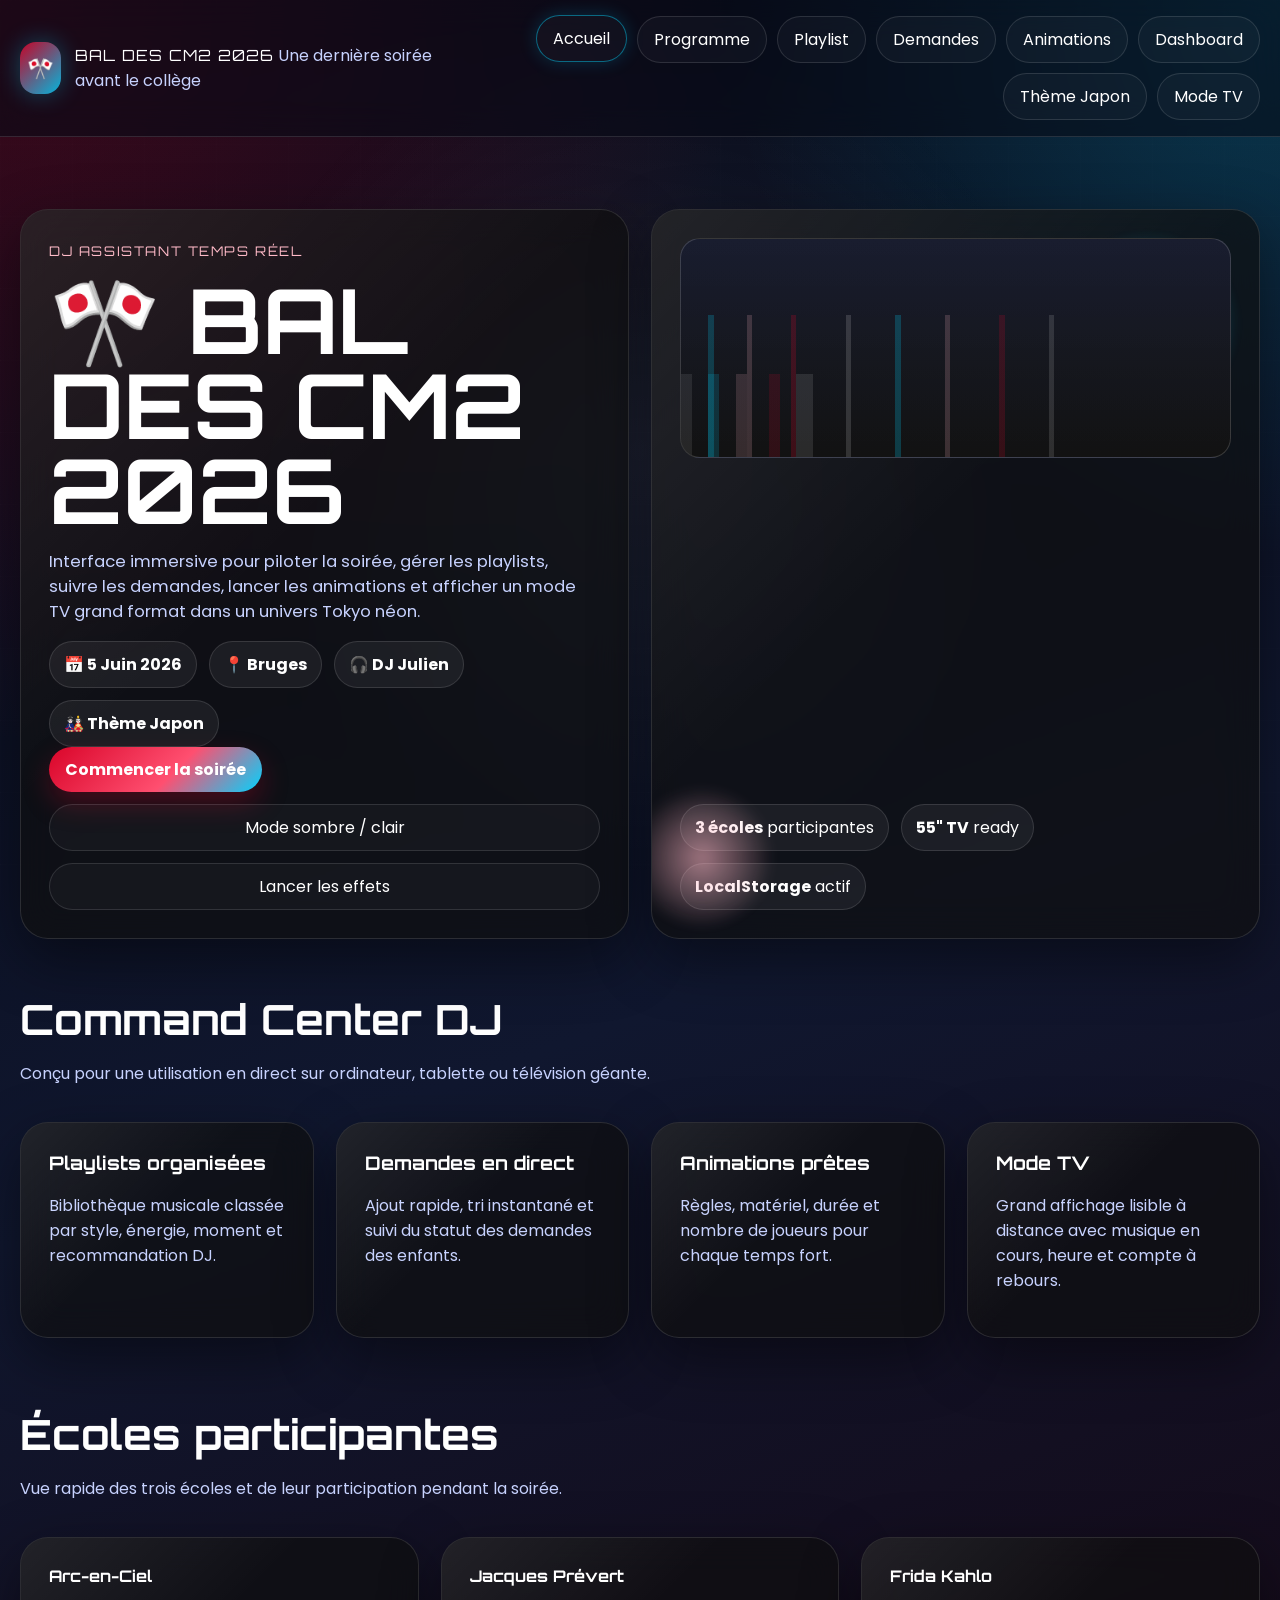
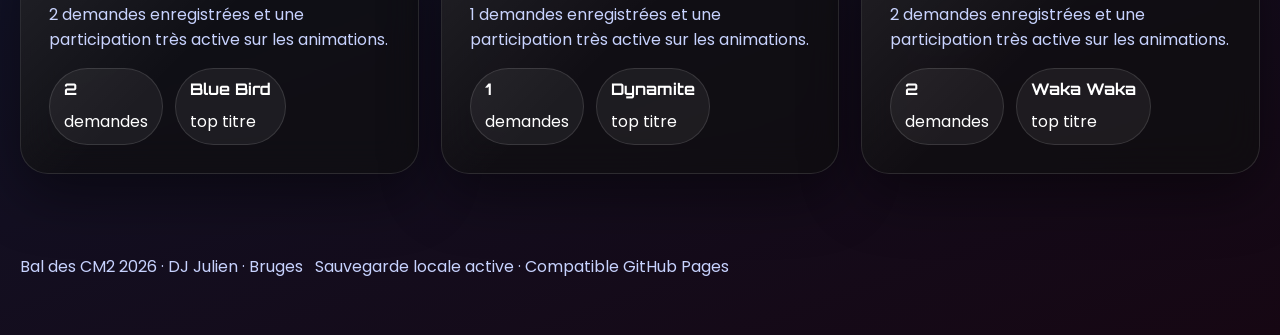
==== index.html @ b7500384 "feat: create bal des cm2 event website" ====
<!DOCTYPE html>
<html lang="fr">
  <head>
    <meta charset="UTF-8" />
    <meta name="viewport" content="width=device-width, initial-scale=1.0" />
    <title>Bal des CM2 2026</title>
    <meta
      name="description"
      content="Site assistant DJ immersif pour le Bal des CM2 2026 à Bruges, thème Japon, manga, anime et K-pop."
    />
    <link rel="preconnect" href="https://fonts.googleapis.com" />
    <link rel="preconnect" href="https://fonts.gstatic.com" crossorigin />
    <link href="https://fonts.googleapis.com/css2?family=Orbitron:wght@500;700;800&family=Poppins:wght@400;500;600;700&display=swap" rel="stylesheet" />
    <link rel="stylesheet" href="styles.css" />
    <script defer src="app.js"></script>
  </head>
  <body data-page="index" data-theme="dark">
    <div class="sakura-layer" data-sakura></div>
    <div class="confetti" data-confetti></div>
    <div class="fireworks" data-fireworks></div>

    <header class="topbar">
      <div class="site-shell topbar-inner">
        <a class="brand" href="index.html">
          <span class="brand-mark">🎌</span>
          <span>
            <span class="brand-title">Bal des CM2 2026</span>
            <span class="brand-subtitle">Une dernière soirée avant le collège</span>
          </span>
        </a>
        <nav class="nav-links" data-nav></nav>
      </div>
    </header>

    <main class="site-shell">
      <section class="hero">
        <div class="hero-grid">
          <div class="glass hero-copy">
            <span class="eyebrow">DJ assistant temps réel</span>
            <h1>🎌 BAL DES CM2 2026</h1>
            <p>
              Interface immersive pour piloter la soirée, gérer les playlists, suivre les demandes,
              lancer les animations et afficher un mode TV grand format dans un univers Tokyo néon.
            </p>
            <div class="hero-meta">
              <span class="chip"><strong>📅 5 Juin 2026</strong></span>
              <span class="chip"><strong>📍 Bruges</strong></span>
              <span class="chip"><strong>🎧 DJ Julien</strong></span>
              <span class="chip"><strong>🎎 Thème Japon</strong></span>
            </div>
            <div class="toolbar">
              <a class="primary-button" href="dashboard.html">Commencer la soirée</a>
              <button class="ghost-button" type="button" data-toggle-theme>Mode sombre / clair</button>
              <button class="ghost-button" type="button" data-celebrate>Lancer les effets</button>
            </div>
          </div>

          <div class="glass hero-visual">
            <span class="hero-orb orb-a"></span>
            <span class="hero-orb orb-b"></span>
            <div class="hero-stage">
              <div class="cityline"></div>
              <div class="quick-stats">
                <span class="mini-stat"><strong>3 écoles</strong> participantes</span>
                <span class="mini-stat"><strong>55" TV</strong> ready</span>
                <span class="mini-stat"><strong>LocalStorage</strong> actif</span>
              </div>
            </div>
          </div>
        </div>
      </section>

      <section class="section">
        <div class="section-header">
          <div>
            <h2>Command Center DJ</h2>
            <p>Conçu pour une utilisation en direct sur ordinateur, tablette ou télévision géante.</p>
          </div>
        </div>
        <div class="grid-4">
          <article class="card">
            <h3>Playlists organisées</h3>
            <p>Bibliothèque musicale classée par style, énergie, moment et recommandation DJ.</p>
          </article>
          <article class="card">
            <h3>Demandes en direct</h3>
            <p>Ajout rapide, tri instantané et suivi du statut des demandes des enfants.</p>
          </article>
          <article class="card">
            <h3>Animations prêtes</h3>
            <p>Règles, matériel, durée et nombre de joueurs pour chaque temps fort.</p>
          </article>
          <article class="card">
            <h3>Mode TV</h3>
            <p>Grand affichage lisible à distance avec musique en cours, heure et compte à rebours.</p>
          </article>
        </div>
      </section>

      <section class="section">
        <div class="section-header">
          <div>
            <h2>Écoles participantes</h2>
            <p>Vue rapide des trois écoles et de leur participation pendant la soirée.</p>
          </div>
        </div>
        <div class="grid-3" data-index-schools></div>
      </section>
    </main>

    <footer data-footer></footer>
  </body>
</html>
---- styles.css ----
:root {
  --bg: #0b1020;
  --bg-elevated: rgba(17, 24, 39, 0.72);
  --bg-card: rgba(15, 15, 15, 0.68);
  --text: #ffffff;
  --muted: #c7d2fe;
  --line: rgba(255, 255, 255, 0.12);
  --red: #d90429;
  --pink: #ffb7c5;
  --cyan: #00d4ff;
  --yellow: #ffd166;
  --green: #4ade80;
  --shadow: 0 20px 60px rgba(0, 0, 0, 0.45);
  --radius-xl: 28px;
  --radius-lg: 20px;
  --radius-md: 14px;
  --max-width: 1240px;
}

body[data-theme='light'] {
  --bg: #f8fafc;
  --bg-elevated: rgba(255, 255, 255, 0.78);
  --bg-card: rgba(255, 255, 255, 0.88);
  --text: #0f172a;
  --muted: #475569;
  --line: rgba(15, 23, 42, 0.12);
  --shadow: 0 20px 60px rgba(15, 23, 42, 0.12);
}

* {
  box-sizing: border-box;
}

html {
  scroll-behavior: smooth;
}

body {
  margin: 0;
  min-height: 100vh;
  font-family: 'Poppins', sans-serif;
  color: var(--text);
  background:
    radial-gradient(circle at top left, rgba(217, 4, 41, 0.26), transparent 32%),
    radial-gradient(circle at top right, rgba(0, 212, 255, 0.22), transparent 24%),
    linear-gradient(160deg, #060814 0%, #10172f 52%, #160713 100%);
  overflow-x: hidden;
}

body[data-theme='light'] {
  background:
    radial-gradient(circle at top left, rgba(217, 4, 41, 0.12), transparent 32%),
    radial-gradient(circle at top right, rgba(0, 212, 255, 0.12), transparent 24%),
    linear-gradient(160deg, #fff8fb 0%, #edf6ff 52%, #fff4f6 100%);
}

body::before,
body::after {
  content: '';
  position: fixed;
  inset: 0;
  pointer-events: none;
  z-index: -2;
}

body::before {
  background-image:
    linear-gradient(rgba(255, 255, 255, 0.04) 1px, transparent 1px),
    linear-gradient(90deg, rgba(255, 255, 255, 0.04) 1px, transparent 1px);
  background-size: 72px 72px;
  opacity: 0.25;
}

body::after {
  background:
    radial-gradient(circle at center, rgba(255, 255, 255, 0.08), transparent 55%);
  animation: pulseGlow 8s ease-in-out infinite;
}

a {
  color: inherit;
  text-decoration: none;
}

img {
  max-width: 100%;
}

.site-shell {
  width: min(100% - 32px, var(--max-width));
  margin: 0 auto;
}

.topbar {
  position: sticky;
  top: 0;
  z-index: 30;
  backdrop-filter: blur(18px);
  background: rgba(8, 12, 24, 0.58);
  border-bottom: 1px solid var(--line);
}

body[data-theme='light'] .topbar {
  background: rgba(255, 255, 255, 0.7);
}

.topbar-inner {
  display: flex;
  align-items: center;
  justify-content: space-between;
  gap: 20px;
  padding: 16px 0;
}

.brand {
  display: flex;
  align-items: center;
  gap: 14px;
}

.brand-mark {
  width: 52px;
  height: 52px;
  border-radius: 16px;
  display: grid;
  place-items: center;
  background: linear-gradient(135deg, rgba(217, 4, 41, 0.9), rgba(0, 212, 255, 0.85));
  box-shadow: 0 0 24px rgba(0, 212, 255, 0.3);
  font-size: 1.35rem;
}

.brand-title,
h1,
h2,
h3,
.eyebrow,
.stat-value,
.countdown {
  font-family: 'Orbitron', sans-serif;
}

.brand-title {
  font-size: 0.96rem;
  letter-spacing: 0.08em;
  text-transform: uppercase;
}

.brand-subtitle,
.muted {
  color: var(--muted);
}

.nav-links {
  display: flex;
  flex-wrap: wrap;
  justify-content: flex-end;
  gap: 10px;
}

.nav-links a,
.ghost-button,
.primary-button,
.action-button,
button,
select,
input {
  border-radius: 999px;
  border: 1px solid var(--line);
}

.nav-links a,
.ghost-button,
.primary-button,
.action-button,
button {
  padding: 10px 16px;
  background: rgba(255, 255, 255, 0.03);
  transition: 0.25s ease;
}

.nav-links a.active,
.nav-links a:hover,
.ghost-button:hover,
.action-button:hover,
button:hover {
  border-color: rgba(0, 212, 255, 0.45);
  box-shadow: 0 0 18px rgba(0, 212, 255, 0.18);
  transform: translateY(-1px);
}

.primary-button {
  background: linear-gradient(135deg, var(--red), #ff4f70 58%, var(--cyan));
  border: none;
  box-shadow: 0 12px 28px rgba(217, 4, 41, 0.28);
  color: #fff;
  font-weight: 700;
}

.hero {
  position: relative;
  padding: 72px 0 36px;
}

.hero-grid,
.grid-2,
.grid-3,
.grid-4,
.dashboard-grid,
.card-grid,
.timeline,
.requests-layout,
.playlist-layout,
.theme-grid,
.tv-panels {
  display: grid;
  gap: 22px;
}

.hero-grid,
.grid-2,
.playlist-layout,
.requests-layout,
.theme-grid,
.tv-panels {
  grid-template-columns: repeat(2, minmax(0, 1fr));
}

.grid-3,
.card-grid {
  grid-template-columns: repeat(3, minmax(0, 1fr));
}

.grid-4,
.dashboard-grid {
  grid-template-columns: repeat(4, minmax(0, 1fr));
}

.glass,
.card,
.panel,
.timeline-item,
.table-wrap,
.metric,
.tv-panel {
  position: relative;
  overflow: hidden;
  background: var(--bg-card);
  border: 1px solid var(--line);
  border-radius: var(--radius-xl);
  box-shadow: var(--shadow);
  backdrop-filter: blur(18px);
}

.glass::before,
.card::before,
.panel::before,
.timeline-item::before,
.metric::before,
.tv-panel::before {
  content: '';
  position: absolute;
  inset: 0;
  background: linear-gradient(135deg, rgba(255, 255, 255, 0.08), transparent 45%);
  pointer-events: none;
}

.hero-copy,
.hero-visual,
.card,
.panel,
.timeline-item,
.metric,
.tv-panel,
.table-wrap {
  padding: 28px;
}

.eyebrow {
  display: inline-flex;
  gap: 10px;
  align-items: center;
  margin-bottom: 18px;
  letter-spacing: 0.12em;
  text-transform: uppercase;
  color: var(--pink);
  font-size: 0.83rem;
}

.hero h1 {
  font-size: clamp(2.8rem, 7vw, 5.8rem);
  line-height: 0.95;
  margin: 0 0 14px;
}

.hero p {
  max-width: 60ch;
  color: var(--muted);
  font-size: 1.04rem;
}

.hero-meta,
.quick-stats,
.tag-list,
.school-tags,
.toolbar,
.filters,
.status-row,
.tv-chip-row {
  display: flex;
  flex-wrap: wrap;
  gap: 12px;
}

.chip,
.tag,
.mini-stat,
.tv-chip {
  padding: 10px 14px;
  border-radius: 999px;
  background: rgba(255, 255, 255, 0.06);
  border: 1px solid var(--line);
}

.chip strong,
.mini-stat strong,
.track-title,
.timeline-time,
.stat-value,
.countdown {
  color: #fff;
}

body[data-theme='light'] .chip strong,
body[data-theme='light'] .mini-stat strong,
body[data-theme='light'] .track-title,
body[data-theme='light'] .timeline-time,
body[data-theme='light'] .stat-value,
body[data-theme='light'] .countdown {
  color: var(--text);
}

.hero-orb {
  position: absolute;
  border-radius: 50%;
  filter: blur(6px);
  opacity: 0.84;
}

.orb-a {
  width: 180px;
  height: 180px;
  top: 24px;
  right: 22px;
  background: radial-gradient(circle, rgba(0, 212, 255, 0.8), transparent 72%);
}

.orb-b {
  width: 140px;
  height: 140px;
  left: -20px;
  bottom: 10px;
  background: radial-gradient(circle, rgba(255, 183, 197, 0.72), transparent 72%);
}

.hero-stage {
  min-height: 100%;
  display: grid;
  align-content: space-between;
  gap: 18px;
}

.cityline {
  min-height: 220px;
  border-radius: var(--radius-lg);
  border: 1px solid rgba(255, 255, 255, 0.16);
  background:
    linear-gradient(180deg, rgba(255, 255, 255, 0.04), rgba(255, 255, 255, 0.01)),
    linear-gradient(180deg, #101426 0%, #0f0f0f 100%);
  position: relative;
  overflow: hidden;
}

.cityline::before,
.cityline::after {
  content: '';
  position: absolute;
  inset: auto 0 0;
  height: 65%;
  background:
    linear-gradient(90deg, transparent 0 5%, rgba(0, 212, 255, 0.2) 5% 6%, transparent 6% 12%, rgba(255, 183, 197, 0.18) 12% 13%, transparent 13% 20%, rgba(217, 4, 41, 0.22) 20% 21%, transparent 21% 30%, rgba(255, 255, 255, 0.14) 30% 31%, transparent 31% 39%, rgba(0, 212, 255, 0.22) 39% 40%, transparent 40% 48%, rgba(255, 183, 197, 0.18) 48% 49%, transparent 49% 58%, rgba(217, 4, 41, 0.18) 58% 59%, transparent 59% 67%, rgba(255, 255, 255, 0.12) 67% 68%, transparent 68% 100%);
}

.cityline::after {
  inset: auto 0 0;
  height: 38%;
  background:
    linear-gradient(90deg, rgba(255, 255, 255, 0.1) 0 2%, transparent 2% 5%, rgba(0, 212, 255, 0.18) 5% 7%, transparent 7% 10%, rgba(255, 183, 197, 0.18) 10% 12%, transparent 12% 16%, rgba(217, 4, 41, 0.18) 16% 18%, transparent 18% 21%, rgba(255, 255, 255, 0.12) 21% 24%, transparent 24% 100%);
  opacity: 0.85;
}

.section {
  padding: 18px 0 52px;
}

.section-header {
  display: flex;
  justify-content: space-between;
  align-items: end;
  gap: 16px;
  margin-bottom: 20px;
}

.section h2,
.page-header h1 {
  margin: 0;
  font-size: clamp(1.8rem, 4vw, 2.6rem);
}

.section p,
.page-header p,
.card p,
.panel p,
.timeline-item p,
.metric p,
table,
label,
input,
select {
  color: var(--muted);
}

.card h3,
.panel h3,
.timeline-item h3,
.metric h3 {
  margin-top: 0;
}

.timeline {
  position: relative;
  grid-template-columns: repeat(2, minmax(0, 1fr));
}

.timeline::before {
  content: '';
  position: absolute;
  top: 0;
  bottom: 0;
  left: calc(50% - 1px);
  width: 2px;
  background: linear-gradient(var(--cyan), rgba(255, 183, 197, 0.2), var(--red));
}

.timeline-item {
  min-height: 180px;
}

.timeline-item:nth-child(odd) {
  transform: translateY(22px);
}

.timeline-time {
  display: inline-flex;
  margin-bottom: 12px;
  color: var(--cyan);
  font-size: 1.1rem;
}

.metric {
  min-height: 170px;
}

.stat-value {
  font-size: clamp(2rem, 5vw, 3rem);
  margin: 8px 0;
}

.progress {
  width: 100%;
  height: 10px;
  border-radius: 999px;
  background: rgba(255, 255, 255, 0.08);
  overflow: hidden;
}

.progress > span {
  display: block;
  height: 100%;
  border-radius: inherit;
  background: linear-gradient(90deg, var(--red), var(--yellow), var(--cyan));
}

.playlist-sidebar,
.requests-sidebar,
.sticky-panel {
  position: sticky;
  top: 96px;
  align-self: start;
}

.filters {
  margin: 18px 0;
}

input,
select,
button {
  width: 100%;
  padding: 12px 14px;
  background: rgba(255, 255, 255, 0.06);
  color: var(--text);
  font: inherit;
}

body[data-theme='light'] input,
body[data-theme='light'] select,
body[data-theme='light'] button {
  background: rgba(255, 255, 255, 0.75);
}

button {
  cursor: pointer;
}

.form-grid {
  display: grid;
  grid-template-columns: repeat(2, minmax(0, 1fr));
  gap: 12px;
}

.form-grid .full {
  grid-column: 1 / -1;
}

.tracks-list,
.animations-list,
.theme-gallery,
.requests-list {
  display: grid;
  gap: 16px;
}

.scoreboard {
  display: grid;
  gap: 14px;
}

.score-row {
  display: grid;
  grid-template-columns: 1fr auto auto;
  gap: 12px;
  align-items: center;
  padding: 14px 16px;
  background: rgba(255, 255, 255, 0.04);
  border-radius: var(--radius-lg);
  border: 1px solid var(--line);
}

.track-card {
  display: grid;
  grid-template-columns: 1.2fr 0.9fr 0.7fr 0.7fr auto;
  gap: 16px;
  align-items: center;
  padding: 18px 20px;
  background: rgba(255, 255, 255, 0.04);
  border: 1px solid var(--line);
  border-radius: var(--radius-lg);
}

.track-meta,
.row-stack {
  display: grid;
  gap: 6px;
}

.track-actions,
.row-actions {
  display: flex;
  gap: 8px;
  flex-wrap: wrap;
  justify-content: flex-end;
}

.mini-button {
  width: auto;
  padding: 10px 12px;
}

.mini-button.active {
  background: linear-gradient(135deg, rgba(217, 4, 41, 0.88), rgba(0, 212, 255, 0.78));
  border-color: transparent;
}

.status-pill {
  display: inline-flex;
  width: fit-content;
  padding: 8px 10px;
  border-radius: 999px;
  border: 1px solid var(--line);
  font-size: 0.9rem;
}

.status-pill.played,
.status-pill.ready {
  color: var(--green);
}

.status-pill.pending,
.status-pill.warning {
  color: var(--yellow);
}

.status-pill.refused,
.status-pill.hot {
  color: #fb7185;
}

.table-wrap {
  overflow: auto;
}

table {
  width: 100%;
  border-collapse: collapse;
}

th,
td {
  text-align: left;
  padding: 14px 12px;
  border-bottom: 1px solid var(--line);
}

th {
  color: var(--text);
  font-weight: 700;
}

.school-card {
  min-height: 220px;
}

.school-card strong,
.tv-title {
  display: block;
  margin-bottom: 10px;
  font-family: 'Orbitron', sans-serif;
}

.theme-visual {
  min-height: 260px;
  border-radius: var(--radius-lg);
  background:
    radial-gradient(circle at 20% 15%, rgba(255, 183, 197, 0.4), transparent 18%),
    radial-gradient(circle at 78% 24%, rgba(0, 212, 255, 0.42), transparent 16%),
    linear-gradient(180deg, rgba(255, 255, 255, 0.02), rgba(0, 0, 0, 0.18)),
    linear-gradient(135deg, #1a1028, #0f172a 58%, #240e14);
  border: 1px solid var(--line);
}

.tv-screen {
  min-height: calc(100vh - 120px);
}

.countdown {
  font-size: clamp(3rem, 10vw, 6rem);
  color: var(--cyan);
  line-height: 1;
}

.footer {
  padding: 28px 0 56px;
  color: var(--muted);
}

.sakura-layer {
  position: fixed;
  inset: 0;
  pointer-events: none;
  z-index: -1;
  overflow: hidden;
}

.sakura-petal {
  position: absolute;
  top: -30px;
  width: 16px;
  height: 12px;
  border-radius: 16px 16px 16px 2px;
  background: linear-gradient(135deg, rgba(255, 183, 197, 0.95), rgba(255, 255, 255, 0.5));
  opacity: 0.75;
  animation: sakuraFall linear forwards;
}

.fireworks {
  position: fixed;
  inset: 0;
  pointer-events: none;
  z-index: 50;
}

.burst {
  position: absolute;
  width: 14px;
  height: 14px;
  border-radius: 50%;
  background: radial-gradient(circle, rgba(255, 255, 255, 1), rgba(0, 212, 255, 0.5), transparent 70%);
  animation: burst 1s ease-out forwards;
}

.confetti {
  position: fixed;
  inset: 0;
  pointer-events: none;
  z-index: 48;
}

.confetti-piece {
  position: absolute;
  top: -20px;
  width: 10px;
  height: 18px;
  opacity: 0.9;
  animation: confettiFall linear forwards;
}

@keyframes pulseGlow {
  0%,
  100% { opacity: 0.4; }
  50% { opacity: 0.8; }
}

@keyframes sakuraFall {
  to {
    transform: translate3d(var(--drift), 115vh, 0) rotate(360deg);
    opacity: 0;
  }
}

@keyframes burst {
  0% {
    transform: scale(0.2);
    opacity: 1;
  }
  100% {
    transform: scale(7);
    opacity: 0;
  }
}

@keyframes confettiFall {
  to {
    transform: translate3d(var(--drift), 115vh, 0) rotate(460deg);
    opacity: 0;
  }
}

@media (max-width: 1080px) {
  .hero-grid,
  .grid-2,
  .playlist-layout,
  .requests-layout,
  .theme-grid,
  .tv-panels,
  .grid-3,
  .grid-4,
  .dashboard-grid,
  .timeline,
  .track-card {
    grid-template-columns: 1fr;
  }

  .timeline::before {
    display: none;
  }

  .timeline-item:nth-child(odd) {
    transform: none;
  }

  .playlist-sidebar,
  .requests-sidebar,
  .sticky-panel {
    position: static;
  }
}

@media (max-width: 760px) {
  .topbar-inner,
  .section-header,
  .track-card,
  .toolbar,
  .hero-meta,
  .quick-stats,
  .status-row {
    flex-direction: column;
    align-items: stretch;
  }

  .nav-links {
    justify-content: flex-start;
  }

  .form-grid {
    grid-template-columns: 1fr;
  }

  .hero-copy,
  .hero-visual,
  .card,
  .panel,
  .timeline-item,
  .metric,
  .tv-panel,
  .table-wrap {
    padding: 22px;
  }

  .score-row {
    grid-template-columns: 1fr;
  }
}

@media (min-width: 1500px) {
  body[data-page='mode-tv'] .site-shell {
    max-width: 1500px;
  }

  body[data-page='mode-tv'] .tv-screen {
    min-height: calc(100vh - 90px);
  }
}
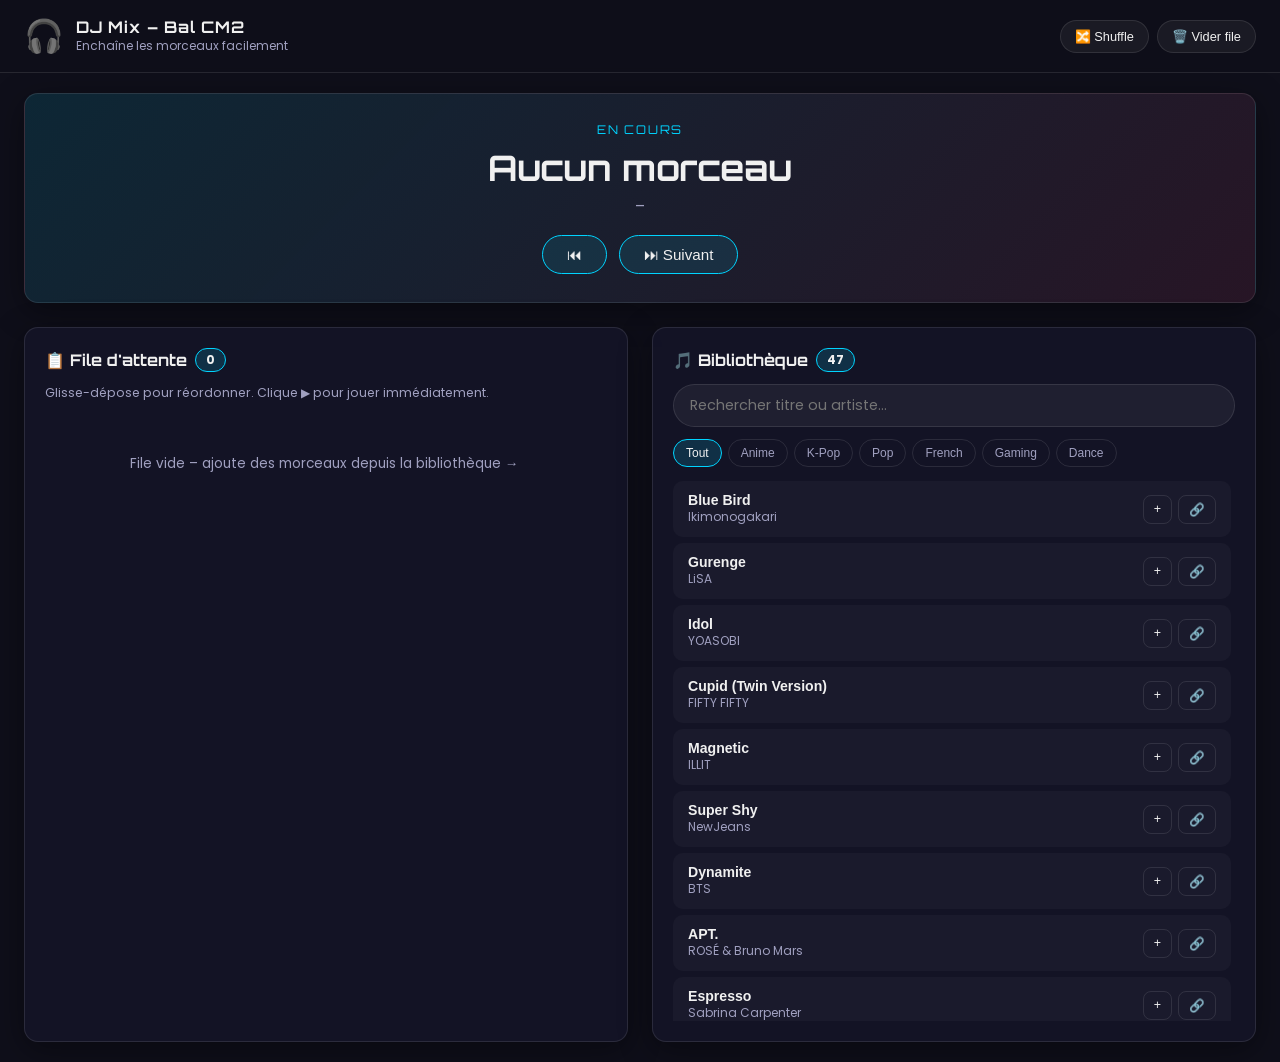
==== commit 3efb5155: "Rebuild site as DJ sequencing tool with 47-track playlist - Remove old multi-page site (animations, " ====
--- a/index.html
+++ b/index.html
@@ -3,111 +3,67 @@
   <head>
     <meta charset="UTF-8" />
     <meta name="viewport" content="width=device-width, initial-scale=1.0" />
-    <title>Bal des CM2 2026</title>
-    <meta
-      name="description"
-      content="Site assistant DJ immersif pour le Bal des CM2 2026 à Bruges, thème Japon, manga, anime et K-pop."
-    />
+    <title>DJ Mix – Bal des CM2 2026</title>
+    <meta name="description" content="Assistant DJ pour enchaîner les musiques du Bal des CM2 2026." />
     <link rel="preconnect" href="https://fonts.googleapis.com" />
     <link rel="preconnect" href="https://fonts.gstatic.com" crossorigin />
     <link href="https://fonts.googleapis.com/css2?family=Orbitron:wght@500;700;800&family=Poppins:wght@400;500;600;700&display=swap" rel="stylesheet" />
     <link rel="stylesheet" href="styles.css" />
     <script defer src="app.js"></script>
   </head>
-  <body data-page="index" data-theme="dark">
-    <div class="sakura-layer" data-sakura></div>
-    <div class="confetti" data-confetti></div>
-    <div class="fireworks" data-fireworks></div>
-
+  <body>
     <header class="topbar">
-      <div class="site-shell topbar-inner">
-        <a class="brand" href="index.html">
-          <span class="brand-mark">🎌</span>
-          <span>
-            <span class="brand-title">Bal des CM2 2026</span>
-            <span class="brand-subtitle">Une dernière soirée avant le collège</span>
-          </span>
-        </a>
-        <nav class="nav-links" data-nav></nav>
+      <div class="topbar-inner">
+        <div class="brand">
+          <span class="brand-icon">🎧</span>
+          <div>
+            <div class="brand-title">DJ Mix – Bal CM2</div>
+            <div class="brand-sub">Enchaîne les morceaux facilement</div>
+          </div>
+        </div>
+        <div class="topbar-actions">
+          <button id="btn-shuffle" title="Mélanger la file">🔀 Shuffle</button>
+          <button id="btn-clear-queue" title="Vider la file">🗑️ Vider file</button>
+        </div>
       </div>
     </header>
 
-    <main class="site-shell">
-      <section class="hero">
-        <div class="hero-grid">
-          <div class="glass hero-copy">
-            <span class="eyebrow">DJ assistant temps réel</span>
-            <h1>🎌 BAL DES CM2 2026</h1>
-            <p>
-              Interface immersive pour piloter la soirée, gérer les playlists, suivre les demandes,
-              lancer les animations et afficher un mode TV grand format dans un univers Tokyo néon.
-            </p>
-            <div class="hero-meta">
-              <span class="chip"><strong>📅 5 Juin 2026</strong></span>
-              <span class="chip"><strong>📍 Bruges</strong></span>
-              <span class="chip"><strong>🎧 DJ Julien</strong></span>
-              <span class="chip"><strong>🎎 Thème Japon</strong></span>
-            </div>
-            <div class="toolbar">
-              <a class="primary-button" href="dashboard.html">Commencer la soirée</a>
-              <button class="ghost-button" type="button" data-toggle-theme>Mode sombre / clair</button>
-              <button class="ghost-button" type="button" data-celebrate>Lancer les effets</button>
-            </div>
-          </div>
-
-          <div class="glass hero-visual">
-            <span class="hero-orb orb-a"></span>
-            <span class="hero-orb orb-b"></span>
-            <div class="hero-stage">
-              <div class="cityline"></div>
-              <div class="quick-stats">
-                <span class="mini-stat"><strong>3 écoles</strong> participantes</span>
-                <span class="mini-stat"><strong>55" TV</strong> ready</span>
-                <span class="mini-stat"><strong>LocalStorage</strong> actif</span>
-              </div>
-            </div>
-          </div>
+    <main class="layout">
+      <!-- NOW PLAYING -->
+      <section class="now-playing" id="now-playing">
+        <div class="np-label">En cours</div>
+        <div class="np-title" id="np-title">Aucun morceau</div>
+        <div class="np-artist" id="np-artist">–</div>
+        <div class="np-controls">
+          <button id="btn-prev" title="Précédent">⏮</button>
+          <button id="btn-next" title="Suivant">⏭ Suivant</button>
         </div>
       </section>
 
-      <section class="section">
-        <div class="section-header">
-          <div>
-            <h2>Command Center DJ</h2>
-            <p>Conçu pour une utilisation en direct sur ordinateur, tablette ou télévision géante.</p>
+      <div class="columns">
+        <!-- QUEUE -->
+        <section class="panel queue-panel">
+          <h2>📋 File d'attente <span id="queue-count" class="badge">0</span></h2>
+          <p class="hint">Glisse-dépose pour réordonner. Clique ▶ pour jouer immédiatement.</p>
+          <div id="queue-list" class="track-list queue-list"></div>
+        </section>
+
+        <!-- LIBRARY -->
+        <section class="panel library-panel">
+          <h2>🎵 Bibliothèque <span id="lib-count" class="badge">47</span></h2>
+          <input type="search" id="search" placeholder="Rechercher titre ou artiste…" autocomplete="off" />
+          <div class="filters">
+            <button class="filter-btn active" data-filter="all">Tout</button>
+            <button class="filter-btn" data-filter="anime">Anime</button>
+            <button class="filter-btn" data-filter="kpop">K-Pop</button>
+            <button class="filter-btn" data-filter="pop">Pop</button>
+            <button class="filter-btn" data-filter="french">French</button>
+            <button class="filter-btn" data-filter="gaming">Gaming</button>
+            <button class="filter-btn" data-filter="dance">Dance</button>
           </div>
-        </div>
-        <div class="grid-4">
-          <article class="card">
-            <h3>Playlists organisées</h3>
-            <p>Bibliothèque musicale classée par style, énergie, moment et recommandation DJ.</p>
-          </article>
-          <article class="card">
-            <h3>Demandes en direct</h3>
-            <p>Ajout rapide, tri instantané et suivi du statut des demandes des enfants.</p>
-          </article>
-          <article class="card">
-            <h3>Animations prêtes</h3>
-            <p>Règles, matériel, durée et nombre de joueurs pour chaque temps fort.</p>
-          </article>
-          <article class="card">
-            <h3>Mode TV</h3>
-            <p>Grand affichage lisible à distance avec musique en cours, heure et compte à rebours.</p>
-          </article>
-        </div>
-      </section>
-
-      <section class="section">
-        <div class="section-header">
-          <div>
-            <h2>Écoles participantes</h2>
-            <p>Vue rapide des trois écoles et de leur participation pendant la soirée.</p>
-          </div>
-        </div>
-        <div class="grid-3" data-index-schools></div>
-      </section>
+          <div id="library-list" class="track-list"></div>
+        </section>
+      </div>
     </main>
-
-    <footer data-footer></footer>
   </body>
 </html>
--- a/styles.css
+++ b/styles.css
@@ -1,832 +1,364 @@
 :root {
-  --bg: #0b1020;
-  --bg-elevated: rgba(17, 24, 39, 0.72);
-  --bg-card: rgba(15, 15, 15, 0.68);
-  --text: #ffffff;
-  --muted: #c7d2fe;
-  --line: rgba(255, 255, 255, 0.12);
-  --red: #d90429;
-  --pink: #ffb7c5;
-  --cyan: #00d4ff;
-  --yellow: #ffd166;
-  --green: #4ade80;
-  --shadow: 0 20px 60px rgba(0, 0, 0, 0.45);
-  --radius-xl: 28px;
-  --radius-lg: 20px;
-  --radius-md: 14px;
-  --max-width: 1240px;
-}
-
-body[data-theme='light'] {
-  --bg: #f8fafc;
-  --bg-elevated: rgba(255, 255, 255, 0.78);
-  --bg-card: rgba(255, 255, 255, 0.88);
-  --text: #0f172a;
-  --muted: #475569;
-  --line: rgba(15, 23, 42, 0.12);
-  --shadow: 0 20px 60px rgba(15, 23, 42, 0.12);
-}
-
-* {
-  box-sizing: border-box;
-}
-
-html {
-  scroll-behavior: smooth;
-}
+  --bg: #0f0f1a;
+  --bg-card: rgba(20, 20, 40, 0.85);
+  --text: #f0f0f0;
+  --muted: #a0a0c0;
+  --accent: #00d4ff;
+  --accent2: #ff4f8b;
+  --line: rgba(255, 255, 255, 0.1);
+  --radius: 14px;
+  --shadow: 0 8px 32px rgba(0, 0, 0, 0.4);
+}
+
+* { box-sizing: border-box; margin: 0; }
+
+html { scroll-behavior: smooth; }
 
 body {
-  margin: 0;
+  font-family: 'Poppins', sans-serif;
+  color: var(--text);
+  background: var(--bg);
   min-height: 100vh;
-  font-family: 'Poppins', sans-serif;
-  color: var(--text);
-  background:
-    radial-gradient(circle at top left, rgba(217, 4, 41, 0.26), transparent 32%),
-    radial-gradient(circle at top right, rgba(0, 212, 255, 0.22), transparent 24%),
-    linear-gradient(160deg, #060814 0%, #10172f 52%, #160713 100%);
   overflow-x: hidden;
 }
 
-body[data-theme='light'] {
-  background:
-    radial-gradient(circle at top left, rgba(217, 4, 41, 0.12), transparent 32%),
-    radial-gradient(circle at top right, rgba(0, 212, 255, 0.12), transparent 24%),
-    linear-gradient(160deg, #fff8fb 0%, #edf6ff 52%, #fff4f6 100%);
-}
-
-body::before,
-body::after {
-  content: '';
-  position: fixed;
-  inset: 0;
-  pointer-events: none;
-  z-index: -2;
-}
-
-body::before {
-  background-image:
-    linear-gradient(rgba(255, 255, 255, 0.04) 1px, transparent 1px),
-    linear-gradient(90deg, rgba(255, 255, 255, 0.04) 1px, transparent 1px);
-  background-size: 72px 72px;
-  opacity: 0.25;
-}
-
-body::after {
-  background:
-    radial-gradient(circle at center, rgba(255, 255, 255, 0.08), transparent 55%);
-  animation: pulseGlow 8s ease-in-out infinite;
-}
-
-a {
-  color: inherit;
-  text-decoration: none;
-}
-
-img {
-  max-width: 100%;
-}
-
-.site-shell {
-  width: min(100% - 32px, var(--max-width));
-  margin: 0 auto;
-}
-
+/* TOPBAR */
 .topbar {
   position: sticky;
   top: 0;
-  z-index: 30;
-  backdrop-filter: blur(18px);
-  background: rgba(8, 12, 24, 0.58);
+  z-index: 100;
+  background: rgba(15, 15, 26, 0.92);
+  backdrop-filter: blur(12px);
   border-bottom: 1px solid var(--line);
-}
-
-body[data-theme='light'] .topbar {
-  background: rgba(255, 255, 255, 0.7);
+  padding: 12px 24px;
 }
 
 .topbar-inner {
+  max-width: 1400px;
+  margin: 0 auto;
   display: flex;
   align-items: center;
   justify-content: space-between;
-  gap: 20px;
-  padding: 16px 0;
+  gap: 16px;
 }
 
 .brand {
   display: flex;
   align-items: center;
-  gap: 14px;
-}
-
-.brand-mark {
-  width: 52px;
-  height: 52px;
-  border-radius: 16px;
+  gap: 12px;
+}
+
+.brand-icon {
+  font-size: 2rem;
+}
+
+.brand-title {
+  font-family: 'Orbitron', sans-serif;
+  font-size: 1rem;
+  font-weight: 700;
+  letter-spacing: 0.05em;
+}
+
+.brand-sub {
+  font-size: 0.75rem;
+  color: var(--muted);
+}
+
+.topbar-actions {
+  display: flex;
+  gap: 8px;
+}
+
+.topbar-actions button {
+  padding: 8px 14px;
+  border-radius: 999px;
+  border: 1px solid var(--line);
+  background: rgba(255,255,255,0.05);
+  color: var(--text);
+  font-size: 0.8rem;
+  cursor: pointer;
+  transition: 0.2s;
+}
+
+.topbar-actions button:hover {
+  border-color: var(--accent);
+  box-shadow: 0 0 12px rgba(0, 212, 255, 0.2);
+}
+
+/* LAYOUT */
+.layout {
+  max-width: 1400px;
+  margin: 0 auto;
+  padding: 20px 24px;
+}
+
+.columns {
   display: grid;
-  place-items: center;
-  background: linear-gradient(135deg, rgba(217, 4, 41, 0.9), rgba(0, 212, 255, 0.85));
-  box-shadow: 0 0 24px rgba(0, 212, 255, 0.3);
-  font-size: 1.35rem;
-}
-
-.brand-title,
-h1,
-h2,
-h3,
-.eyebrow,
-.stat-value,
-.countdown {
-  font-family: 'Orbitron', sans-serif;
-}
-
-.brand-title {
-  font-size: 0.96rem;
-  letter-spacing: 0.08em;
+  grid-template-columns: 1fr 1fr;
+  gap: 24px;
+  margin-top: 24px;
+}
+
+/* NOW PLAYING */
+.now-playing {
+  background: linear-gradient(135deg, rgba(0, 212, 255, 0.12), rgba(255, 79, 139, 0.1));
+  border: 1px solid var(--line);
+  border-radius: var(--radius);
+  padding: 28px 32px;
+  text-align: center;
+  box-shadow: var(--shadow);
+}
+
+.np-label {
+  font-size: 0.75rem;
   text-transform: uppercase;
-}
-
-.brand-subtitle,
-.muted {
-  color: var(--muted);
-}
-
-.nav-links {
+  letter-spacing: 0.15em;
+  color: var(--accent);
+  margin-bottom: 8px;
+  font-family: 'Orbitron', sans-serif;
+}
+
+.np-title {
+  font-family: 'Orbitron', sans-serif;
+  font-size: clamp(1.4rem, 3vw, 2.2rem);
+  font-weight: 700;
+  margin-bottom: 4px;
+}
+
+.np-artist {
+  color: var(--muted);
+  font-size: 1rem;
+}
+
+.np-controls {
+  margin-top: 16px;
+  display: flex;
+  justify-content: center;
+  gap: 12px;
+}
+
+.np-controls button {
+  padding: 10px 24px;
+  border-radius: 999px;
+  border: 1px solid var(--accent);
+  background: rgba(0, 212, 255, 0.1);
+  color: var(--text);
+  font-size: 0.95rem;
+  cursor: pointer;
+  transition: 0.2s;
+}
+
+.np-controls button:hover {
+  background: rgba(0, 212, 255, 0.25);
+  box-shadow: 0 0 16px rgba(0, 212, 255, 0.3);
+}
+
+/* PANELS */
+.panel {
+  background: var(--bg-card);
+  border: 1px solid var(--line);
+  border-radius: var(--radius);
+  padding: 20px;
+  box-shadow: var(--shadow);
+  overflow: hidden;
+}
+
+.panel h2 {
+  font-family: 'Orbitron', sans-serif;
+  font-size: 1rem;
+  margin-bottom: 12px;
+  display: flex;
+  align-items: center;
+  gap: 8px;
+}
+
+.badge {
+  font-size: 0.75rem;
+  background: rgba(0, 212, 255, 0.15);
+  border: 1px solid var(--accent);
+  border-radius: 999px;
+  padding: 2px 10px;
+  font-family: 'Poppins', sans-serif;
+}
+
+.hint {
+  font-size: 0.78rem;
+  color: var(--muted);
+  margin-bottom: 12px;
+}
+
+/* SEARCH & FILTERS */
+#search {
+  width: 100%;
+  padding: 10px 16px;
+  border-radius: 999px;
+  border: 1px solid var(--line);
+  background: rgba(255, 255, 255, 0.05);
+  color: var(--text);
+  font: inherit;
+  font-size: 0.9rem;
+  margin-bottom: 12px;
+  outline: none;
+  transition: 0.2s;
+}
+
+#search:focus {
+  border-color: var(--accent);
+  box-shadow: 0 0 12px rgba(0, 212, 255, 0.15);
+}
+
+.filters {
   display: flex;
   flex-wrap: wrap;
-  justify-content: flex-end;
-  gap: 10px;
-}
-
-.nav-links a,
-.ghost-button,
-.primary-button,
-.action-button,
-button,
-select,
-input {
-  border-radius: 999px;
-  border: 1px solid var(--line);
-}
-
-.nav-links a,
-.ghost-button,
-.primary-button,
-.action-button,
-button {
-  padding: 10px 16px;
+  gap: 6px;
+  margin-bottom: 14px;
+}
+
+.filter-btn {
+  padding: 6px 12px;
+  border-radius: 999px;
+  border: 1px solid var(--line);
+  background: transparent;
+  color: var(--muted);
+  font-size: 0.75rem;
+  cursor: pointer;
+  transition: 0.2s;
+}
+
+.filter-btn:hover {
+  border-color: var(--accent);
+  color: var(--text);
+}
+
+.filter-btn.active {
+  background: rgba(0, 212, 255, 0.15);
+  border-color: var(--accent);
+  color: var(--text);
+}
+
+/* TRACK LIST */
+.track-list {
+  display: flex;
+  flex-direction: column;
+  gap: 6px;
+  max-height: 60vh;
+  overflow-y: auto;
+  padding-right: 4px;
+}
+
+.track-list::-webkit-scrollbar {
+  width: 6px;
+}
+
+.track-list::-webkit-scrollbar-thumb {
+  background: var(--line);
+  border-radius: 3px;
+}
+
+.track-item {
+  display: flex;
+  align-items: center;
+  gap: 12px;
+  padding: 10px 14px;
+  border-radius: 10px;
+  border: 1px solid transparent;
   background: rgba(255, 255, 255, 0.03);
-  transition: 0.25s ease;
-}
-
-.nav-links a.active,
-.nav-links a:hover,
-.ghost-button:hover,
-.action-button:hover,
-button:hover {
-  border-color: rgba(0, 212, 255, 0.45);
-  box-shadow: 0 0 18px rgba(0, 212, 255, 0.18);
-  transform: translateY(-1px);
-}
-
-.primary-button {
-  background: linear-gradient(135deg, var(--red), #ff4f70 58%, var(--cyan));
-  border: none;
-  box-shadow: 0 12px 28px rgba(217, 4, 41, 0.28);
-  color: #fff;
-  font-weight: 700;
-}
-
-.hero {
-  position: relative;
-  padding: 72px 0 36px;
-}
-
-.hero-grid,
-.grid-2,
-.grid-3,
-.grid-4,
-.dashboard-grid,
-.card-grid,
-.timeline,
-.requests-layout,
-.playlist-layout,
-.theme-grid,
-.tv-panels {
-  display: grid;
-  gap: 22px;
-}
-
-.hero-grid,
-.grid-2,
-.playlist-layout,
-.requests-layout,
-.theme-grid,
-.tv-panels {
-  grid-template-columns: repeat(2, minmax(0, 1fr));
-}
-
-.grid-3,
-.card-grid {
-  grid-template-columns: repeat(3, minmax(0, 1fr));
-}
-
-.grid-4,
-.dashboard-grid {
-  grid-template-columns: repeat(4, minmax(0, 1fr));
-}
-
-.glass,
-.card,
-.panel,
-.timeline-item,
-.table-wrap,
-.metric,
-.tv-panel {
-  position: relative;
+  transition: 0.2s;
+  cursor: grab;
+}
+
+.track-item:hover {
+  background: rgba(255, 255, 255, 0.07);
+  border-color: var(--line);
+}
+
+.track-item.dragging {
+  opacity: 0.5;
+  border-color: var(--accent);
+}
+
+.track-item.drag-over {
+  border-color: var(--accent2);
+  background: rgba(255, 79, 139, 0.08);
+}
+
+.track-item .track-info {
+  flex: 1;
+  min-width: 0;
+}
+
+.track-item .track-name {
+  font-weight: 600;
+  font-size: 0.88rem;
+  white-space: nowrap;
   overflow: hidden;
-  background: var(--bg-card);
-  border: 1px solid var(--line);
-  border-radius: var(--radius-xl);
-  box-shadow: var(--shadow);
-  backdrop-filter: blur(18px);
-}
-
-.glass::before,
-.card::before,
-.panel::before,
-.timeline-item::before,
-.metric::before,
-.tv-panel::before {
-  content: '';
-  position: absolute;
-  inset: 0;
-  background: linear-gradient(135deg, rgba(255, 255, 255, 0.08), transparent 45%);
-  pointer-events: none;
-}
-
-.hero-copy,
-.hero-visual,
-.card,
-.panel,
-.timeline-item,
-.metric,
-.tv-panel,
-.table-wrap {
-  padding: 28px;
-}
-
-.eyebrow {
-  display: inline-flex;
-  gap: 10px;
-  align-items: center;
-  margin-bottom: 18px;
-  letter-spacing: 0.12em;
-  text-transform: uppercase;
-  color: var(--pink);
-  font-size: 0.83rem;
-}
-
-.hero h1 {
-  font-size: clamp(2.8rem, 7vw, 5.8rem);
-  line-height: 0.95;
-  margin: 0 0 14px;
-}
-
-.hero p {
-  max-width: 60ch;
-  color: var(--muted);
-  font-size: 1.04rem;
-}
-
-.hero-meta,
-.quick-stats,
-.tag-list,
-.school-tags,
-.toolbar,
-.filters,
-.status-row,
-.tv-chip-row {
-  display: flex;
-  flex-wrap: wrap;
-  gap: 12px;
-}
-
-.chip,
-.tag,
-.mini-stat,
-.tv-chip {
-  padding: 10px 14px;
-  border-radius: 999px;
-  background: rgba(255, 255, 255, 0.06);
-  border: 1px solid var(--line);
-}
-
-.chip strong,
-.mini-stat strong,
-.track-title,
-.timeline-time,
-.stat-value,
-.countdown {
-  color: #fff;
-}
-
-body[data-theme='light'] .chip strong,
-body[data-theme='light'] .mini-stat strong,
-body[data-theme='light'] .track-title,
-body[data-theme='light'] .timeline-time,
-body[data-theme='light'] .stat-value,
-body[data-theme='light'] .countdown {
-  color: var(--text);
-}
-
-.hero-orb {
-  position: absolute;
-  border-radius: 50%;
-  filter: blur(6px);
-  opacity: 0.84;
-}
-
-.orb-a {
-  width: 180px;
-  height: 180px;
-  top: 24px;
-  right: 22px;
-  background: radial-gradient(circle, rgba(0, 212, 255, 0.8), transparent 72%);
-}
-
-.orb-b {
-  width: 140px;
-  height: 140px;
-  left: -20px;
-  bottom: 10px;
-  background: radial-gradient(circle, rgba(255, 183, 197, 0.72), transparent 72%);
-}
-
-.hero-stage {
-  min-height: 100%;
-  display: grid;
-  align-content: space-between;
-  gap: 18px;
-}
-
-.cityline {
-  min-height: 220px;
-  border-radius: var(--radius-lg);
-  border: 1px solid rgba(255, 255, 255, 0.16);
-  background:
-    linear-gradient(180deg, rgba(255, 255, 255, 0.04), rgba(255, 255, 255, 0.01)),
-    linear-gradient(180deg, #101426 0%, #0f0f0f 100%);
-  position: relative;
+  text-overflow: ellipsis;
+}
+
+.track-item .track-artist {
+  font-size: 0.75rem;
+  color: var(--muted);
+  white-space: nowrap;
   overflow: hidden;
-}
-
-.cityline::before,
-.cityline::after {
-  content: '';
-  position: absolute;
-  inset: auto 0 0;
-  height: 65%;
-  background:
-    linear-gradient(90deg, transparent 0 5%, rgba(0, 212, 255, 0.2) 5% 6%, transparent 6% 12%, rgba(255, 183, 197, 0.18) 12% 13%, transparent 13% 20%, rgba(217, 4, 41, 0.22) 20% 21%, transparent 21% 30%, rgba(255, 255, 255, 0.14) 30% 31%, transparent 31% 39%, rgba(0, 212, 255, 0.22) 39% 40%, transparent 40% 48%, rgba(255, 183, 197, 0.18) 48% 49%, transparent 49% 58%, rgba(217, 4, 41, 0.18) 58% 59%, transparent 59% 67%, rgba(255, 255, 255, 0.12) 67% 68%, transparent 68% 100%);
-}
-
-.cityline::after {
-  inset: auto 0 0;
-  height: 38%;
-  background:
-    linear-gradient(90deg, rgba(255, 255, 255, 0.1) 0 2%, transparent 2% 5%, rgba(0, 212, 255, 0.18) 5% 7%, transparent 7% 10%, rgba(255, 183, 197, 0.18) 10% 12%, transparent 12% 16%, rgba(217, 4, 41, 0.18) 16% 18%, transparent 18% 21%, rgba(255, 255, 255, 0.12) 21% 24%, transparent 24% 100%);
-  opacity: 0.85;
-}
-
-.section {
-  padding: 18px 0 52px;
-}
-
-.section-header {
-  display: flex;
-  justify-content: space-between;
-  align-items: end;
-  gap: 16px;
-  margin-bottom: 20px;
-}
-
-.section h2,
-.page-header h1 {
-  margin: 0;
-  font-size: clamp(1.8rem, 4vw, 2.6rem);
-}
-
-.section p,
-.page-header p,
-.card p,
-.panel p,
-.timeline-item p,
-.metric p,
-table,
-label,
-input,
-select {
-  color: var(--muted);
-}
-
-.card h3,
-.panel h3,
-.timeline-item h3,
-.metric h3 {
-  margin-top: 0;
-}
-
-.timeline {
-  position: relative;
-  grid-template-columns: repeat(2, minmax(0, 1fr));
-}
-
-.timeline::before {
-  content: '';
-  position: absolute;
-  top: 0;
-  bottom: 0;
-  left: calc(50% - 1px);
-  width: 2px;
-  background: linear-gradient(var(--cyan), rgba(255, 183, 197, 0.2), var(--red));
-}
-
-.timeline-item {
-  min-height: 180px;
-}
-
-.timeline-item:nth-child(odd) {
-  transform: translateY(22px);
-}
-
-.timeline-time {
-  display: inline-flex;
-  margin-bottom: 12px;
-  color: var(--cyan);
-  font-size: 1.1rem;
-}
-
-.metric {
-  min-height: 170px;
-}
-
-.stat-value {
-  font-size: clamp(2rem, 5vw, 3rem);
-  margin: 8px 0;
-}
-
-.progress {
-  width: 100%;
-  height: 10px;
-  border-radius: 999px;
-  background: rgba(255, 255, 255, 0.08);
-  overflow: hidden;
-}
-
-.progress > span {
-  display: block;
-  height: 100%;
-  border-radius: inherit;
-  background: linear-gradient(90deg, var(--red), var(--yellow), var(--cyan));
-}
-
-.playlist-sidebar,
-.requests-sidebar,
-.sticky-panel {
-  position: sticky;
-  top: 96px;
-  align-self: start;
-}
-
-.filters {
-  margin: 18px 0;
-}
-
-input,
-select,
-button {
-  width: 100%;
-  padding: 12px 14px;
-  background: rgba(255, 255, 255, 0.06);
-  color: var(--text);
-  font: inherit;
-}
-
-body[data-theme='light'] input,
-body[data-theme='light'] select,
-body[data-theme='light'] button {
-  background: rgba(255, 255, 255, 0.75);
-}
-
-button {
+  text-overflow: ellipsis;
+}
+
+.track-item .track-actions {
+  display: flex;
+  gap: 6px;
+  flex-shrink: 0;
+}
+
+.track-item .track-actions button {
+  padding: 6px 10px;
+  border-radius: 8px;
+  border: 1px solid var(--line);
+  background: transparent;
+  color: var(--text);
+  font-size: 0.78rem;
   cursor: pointer;
-}
-
-.form-grid {
-  display: grid;
-  grid-template-columns: repeat(2, minmax(0, 1fr));
-  gap: 12px;
-}
-
-.form-grid .full {
-  grid-column: 1 / -1;
-}
-
-.tracks-list,
-.animations-list,
-.theme-gallery,
-.requests-list {
-  display: grid;
-  gap: 16px;
-}
-
-.scoreboard {
-  display: grid;
-  gap: 14px;
-}
-
-.score-row {
-  display: grid;
-  grid-template-columns: 1fr auto auto;
-  gap: 12px;
-  align-items: center;
-  padding: 14px 16px;
-  background: rgba(255, 255, 255, 0.04);
-  border-radius: var(--radius-lg);
-  border: 1px solid var(--line);
-}
-
-.track-card {
-  display: grid;
-  grid-template-columns: 1.2fr 0.9fr 0.7fr 0.7fr auto;
-  gap: 16px;
-  align-items: center;
-  padding: 18px 20px;
-  background: rgba(255, 255, 255, 0.04);
-  border: 1px solid var(--line);
-  border-radius: var(--radius-lg);
-}
-
-.track-meta,
-.row-stack {
-  display: grid;
-  gap: 6px;
-}
-
-.track-actions,
-.row-actions {
-  display: flex;
-  gap: 8px;
-  flex-wrap: wrap;
-  justify-content: flex-end;
-}
-
-.mini-button {
-  width: auto;
-  padding: 10px 12px;
-}
-
-.mini-button.active {
-  background: linear-gradient(135deg, rgba(217, 4, 41, 0.88), rgba(0, 212, 255, 0.78));
-  border-color: transparent;
-}
-
-.status-pill {
-  display: inline-flex;
-  width: fit-content;
-  padding: 8px 10px;
-  border-radius: 999px;
-  border: 1px solid var(--line);
-  font-size: 0.9rem;
-}
-
-.status-pill.played,
-.status-pill.ready {
-  color: var(--green);
-}
-
-.status-pill.pending,
-.status-pill.warning {
-  color: var(--yellow);
-}
-
-.status-pill.refused,
-.status-pill.hot {
-  color: #fb7185;
-}
-
-.table-wrap {
-  overflow: auto;
-}
-
-table {
-  width: 100%;
-  border-collapse: collapse;
-}
-
-th,
-td {
-  text-align: left;
-  padding: 14px 12px;
-  border-bottom: 1px solid var(--line);
-}
-
-th {
-  color: var(--text);
-  font-weight: 700;
-}
-
-.school-card {
-  min-height: 220px;
-}
-
-.school-card strong,
-.tv-title {
-  display: block;
-  margin-bottom: 10px;
-  font-family: 'Orbitron', sans-serif;
-}
-
-.theme-visual {
-  min-height: 260px;
-  border-radius: var(--radius-lg);
-  background:
-    radial-gradient(circle at 20% 15%, rgba(255, 183, 197, 0.4), transparent 18%),
-    radial-gradient(circle at 78% 24%, rgba(0, 212, 255, 0.42), transparent 16%),
-    linear-gradient(180deg, rgba(255, 255, 255, 0.02), rgba(0, 0, 0, 0.18)),
-    linear-gradient(135deg, #1a1028, #0f172a 58%, #240e14);
-  border: 1px solid var(--line);
-}
-
-.tv-screen {
-  min-height: calc(100vh - 120px);
-}
-
-.countdown {
-  font-size: clamp(3rem, 10vw, 6rem);
-  color: var(--cyan);
-  line-height: 1;
-}
-
-.footer {
-  padding: 28px 0 56px;
-  color: var(--muted);
-}
-
-.sakura-layer {
-  position: fixed;
-  inset: 0;
-  pointer-events: none;
-  z-index: -1;
-  overflow: hidden;
-}
-
-.sakura-petal {
-  position: absolute;
-  top: -30px;
-  width: 16px;
-  height: 12px;
-  border-radius: 16px 16px 16px 2px;
-  background: linear-gradient(135deg, rgba(255, 183, 197, 0.95), rgba(255, 255, 255, 0.5));
-  opacity: 0.75;
-  animation: sakuraFall linear forwards;
-}
-
-.fireworks {
-  position: fixed;
-  inset: 0;
-  pointer-events: none;
-  z-index: 50;
-}
-
-.burst {
-  position: absolute;
-  width: 14px;
-  height: 14px;
-  border-radius: 50%;
-  background: radial-gradient(circle, rgba(255, 255, 255, 1), rgba(0, 212, 255, 0.5), transparent 70%);
-  animation: burst 1s ease-out forwards;
-}
-
-.confetti {
-  position: fixed;
-  inset: 0;
-  pointer-events: none;
-  z-index: 48;
-}
-
-.confetti-piece {
-  position: absolute;
-  top: -20px;
-  width: 10px;
-  height: 18px;
-  opacity: 0.9;
-  animation: confettiFall linear forwards;
-}
-
-@keyframes pulseGlow {
-  0%,
-  100% { opacity: 0.4; }
-  50% { opacity: 0.8; }
-}
-
-@keyframes sakuraFall {
-  to {
-    transform: translate3d(var(--drift), 115vh, 0) rotate(360deg);
-    opacity: 0;
-  }
-}
-
-@keyframes burst {
-  0% {
-    transform: scale(0.2);
-    opacity: 1;
-  }
-  100% {
-    transform: scale(7);
-    opacity: 0;
-  }
-}
-
-@keyframes confettiFall {
-  to {
-    transform: translate3d(var(--drift), 115vh, 0) rotate(460deg);
-    opacity: 0;
-  }
-}
-
-@media (max-width: 1080px) {
-  .hero-grid,
-  .grid-2,
-  .playlist-layout,
-  .requests-layout,
-  .theme-grid,
-  .tv-panels,
-  .grid-3,
-  .grid-4,
-  .dashboard-grid,
-  .timeline,
-  .track-card {
+  transition: 0.2s;
+}
+
+.track-item .track-actions button:hover {
+  background: rgba(0, 212, 255, 0.15);
+  border-color: var(--accent);
+}
+
+.track-item .track-actions .btn-yt {
+  color: var(--accent);
+}
+
+.track-item .queue-num {
+  font-family: 'Orbitron', sans-serif;
+  font-size: 0.7rem;
+  color: var(--muted);
+  min-width: 20px;
+  text-align: center;
+}
+
+/* QUEUE EMPTY */
+.queue-empty {
+  text-align: center;
+  padding: 40px 20px;
+  color: var(--muted);
+  font-size: 0.85rem;
+}
+
+/* RESPONSIVE */
+@media (max-width: 900px) {
+  .columns {
     grid-template-columns: 1fr;
   }
-
-  .timeline::before {
-    display: none;
+  .topbar-inner {
+    flex-wrap: wrap;
   }
-
-  .timeline-item:nth-child(odd) {
-    transform: none;
-  }
-
-  .playlist-sidebar,
-  .requests-sidebar,
-  .sticky-panel {
-    position: static;
-  }
-}
-
-@media (max-width: 760px) {
-  .topbar-inner,
-  .section-header,
-  .track-card,
-  .toolbar,
-  .hero-meta,
-  .quick-stats,
-  .status-row {
-    flex-direction: column;
-    align-items: stretch;
-  }
-
-  .nav-links {
-    justify-content: flex-start;
-  }
-
-  .form-grid {
-    grid-template-columns: 1fr;
-  }
-
-  .hero-copy,
-  .hero-visual,
-  .card,
-  .panel,
-  .timeline-item,
-  .metric,
-  .tv-panel,
-  .table-wrap {
-    padding: 22px;
-  }
-
-  .score-row {
-    grid-template-columns: 1fr;
-  }
-}
-
-@media (min-width: 1500px) {
-  body[data-page='mode-tv'] .site-shell {
-    max-width: 1500px;
-  }
-
-  body[data-page='mode-tv'] .tv-screen {
-    min-height: calc(100vh - 90px);
-  }
+}
+
+@media (max-width: 600px) {
+  .layout { padding: 12px; }
+  .now-playing { padding: 20px 16px; }
+  .panel { padding: 14px; }
+  .topbar { padding: 10px 14px; }
+  .topbar-actions button { font-size: 0.7rem; padding: 6px 10px; }
 }
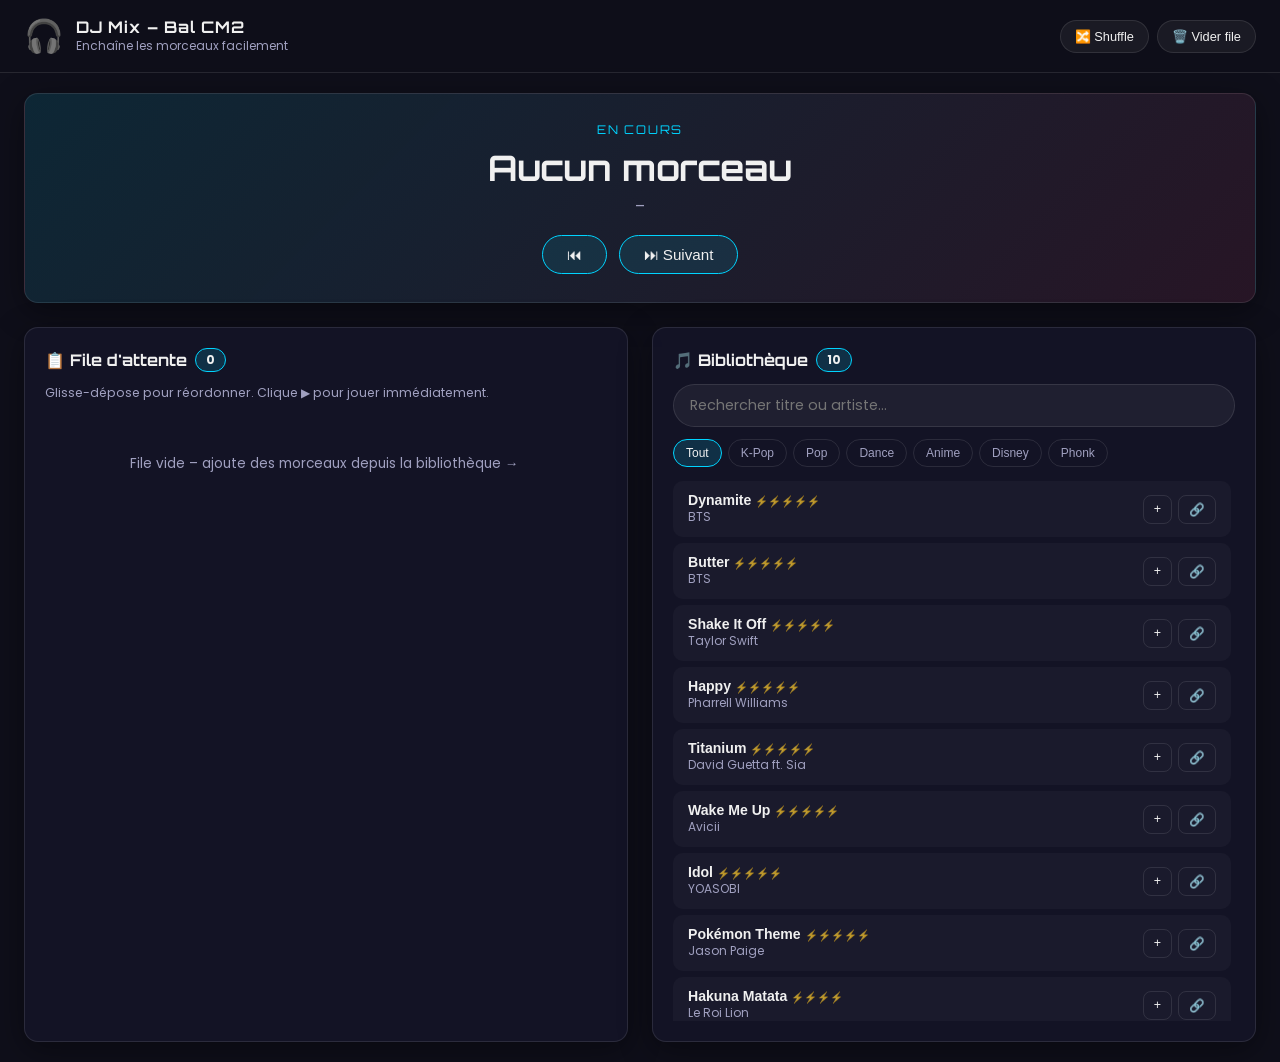
==== commit eb225138: "feat: update playlist from Excel file with 10 unique tracks, new categories (Disney, Phonk) and ener" ====
--- a/index.html
+++ b/index.html
@@ -50,16 +50,16 @@
 
         <!-- LIBRARY -->
         <section class="panel library-panel">
-          <h2>🎵 Bibliothèque <span id="lib-count" class="badge">47</span></h2>
+          <h2>🎵 Bibliothèque <span id="lib-count" class="badge">10</span></h2>
           <input type="search" id="search" placeholder="Rechercher titre ou artiste…" autocomplete="off" />
           <div class="filters">
             <button class="filter-btn active" data-filter="all">Tout</button>
-            <button class="filter-btn" data-filter="anime">Anime</button>
             <button class="filter-btn" data-filter="kpop">K-Pop</button>
             <button class="filter-btn" data-filter="pop">Pop</button>
-            <button class="filter-btn" data-filter="french">French</button>
-            <button class="filter-btn" data-filter="gaming">Gaming</button>
             <button class="filter-btn" data-filter="dance">Dance</button>
+            <button class="filter-btn" data-filter="anime">Anime</button>
+            <button class="filter-btn" data-filter="disney">Disney</button>
+            <button class="filter-btn" data-filter="phonk">Phonk</button>
           </div>
           <div id="library-list" class="track-list"></div>
         </section>
--- a/styles.css
+++ b/styles.css
@@ -303,6 +303,11 @@
   text-overflow: ellipsis;
 }
 
+.track-energy {
+  font-size: 0.65rem;
+  opacity: 0.7;
+}
+
 .track-item .track-actions {
   display: flex;
   gap: 6px;
